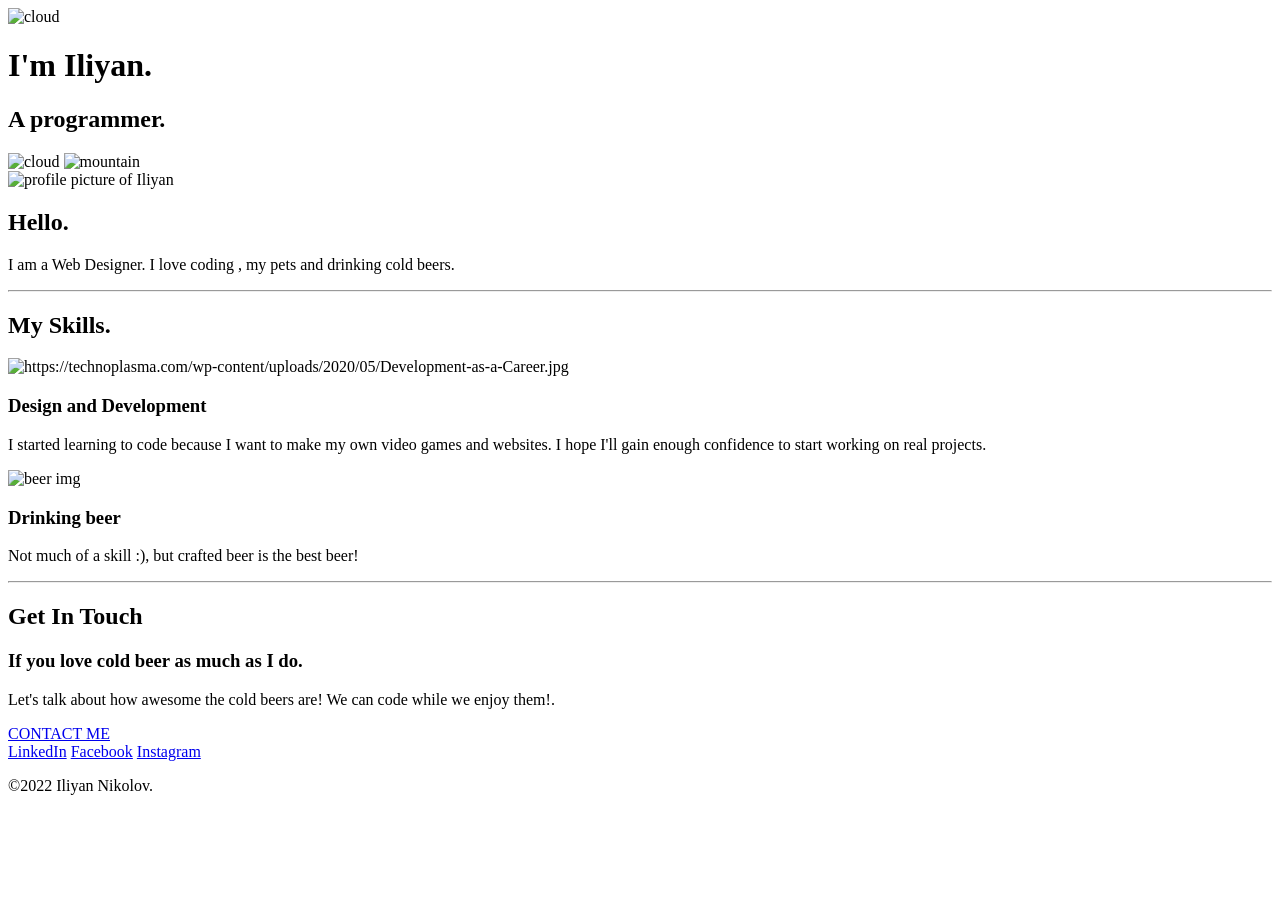
==== index.html @ 414ccab6 "Add files via upload" ====
<!DOCTYPE html>
<html lang="en" dir="ltr">

<head>
  <meta charset="utf-8">
  <title>Iliyan Nikolov</title>
  <link rel="stylesheet" href="/home/iliyan/Documents/CSS - My Site/css/styles.css">
  <link rel="icon" href="/home/iliyan/Documents/CSS - My Site/favicon.ico">
  <link rel="preconnect" href="https://fonts.googleapis.com">
  <link rel="preconnect" href="https://fonts.gstatic.com" crossorigin>
  <link href="https://fonts.googleapis.com/css2?family=Merriweather&family=Montserrat&family=Sacramento&display=swap" rel="stylesheet">
</head>

<body>

  <div class="top-container">
    <img class="top-cloud" src="/home/iliyan/Documents/CSS - My Site/images/cloud.png" alt="cloud">
    <h1>I'm Iliyan.</h1>
    <h2>A <span class="web-txt">pro</span>grammer.</h2>
    <img class="bottom-cloud" src="/home/iliyan/Documents/CSS - My Site/images/cloud.png" alt="cloud">
    <img src="/home/iliyan/Documents/CSS - My Site/images/mountain.png" alt="mountain">
  </div>

  <div class="middle-container">
    <div class="profile">
      <img class="profile-pic" src="/home/iliyan/Documents/CSS - My Site/images/profilePic.jpg" alt="profile picture of Iliyan">
      <h2>Hello.</h2>
      <p class="intro">I am a Web Designer. I love coding , my pets and drinking cold beers.</p>
    </div>
    <hr>
    <div class="skills">
      <h2>My Skills.</h2>
      <div class="skill-row">
        <img class="first-img"src="https://wezapps.com.bd/storage/2020/12/image1-01.jpg" alt="https://technoplasma.com/wp-content/uploads/2020/05/Development-as-a-Career.jpg">
        <h3>Design and Development</h3>
        <p class="first-par">I started learning to code because I want to make my own video games and websites. I hope I'll gain enough confidence to start working on real projects.</p>
      </div>
      <div class="skill-row">
        <img class="second-img" src="https://d1csarkz8obe9u.cloudfront.net/posterpreviews/beer-friend-logo-design-template-4cfbee71efb4684c575e2397cf9e230d_screen.jpg?ts=1617883977" alt="beer img">
        <h3>Drinking beer</h3>
        <p class="second-par">Not much of a skill :), but crafted beer is the best beer!</p>
      </div>
    </div>
    <hr>
    <div class="contact-me">
      <h2>Get In Touch</h2>
      <h3>If you love cold beer as much as I do.</h3>
      <p>Let's talk about how awesome the cold beers are! We can code while we enjoy them!.</p>
      <a class="btn" href="mailto:nikoloviliqn@gmail.com">CONTACT ME</a>
    </div>
  </div>


  <div class="bottom-container">
    <a class="footer-link" href="https://www.linkedin.com/in/iliyan-nikolov-845380159/">LinkedIn</a>
    <a class="footer-link" href="https://www.facebook.com/Xeonko">Facebook</a>
    <a class="footer-link" href="https://www.instagram.com/n.iliyan/">Instagram</a>
    <p class="copyrights">©2022 Iliyan Nikolov.</p>
  </div>

</body>

</html>
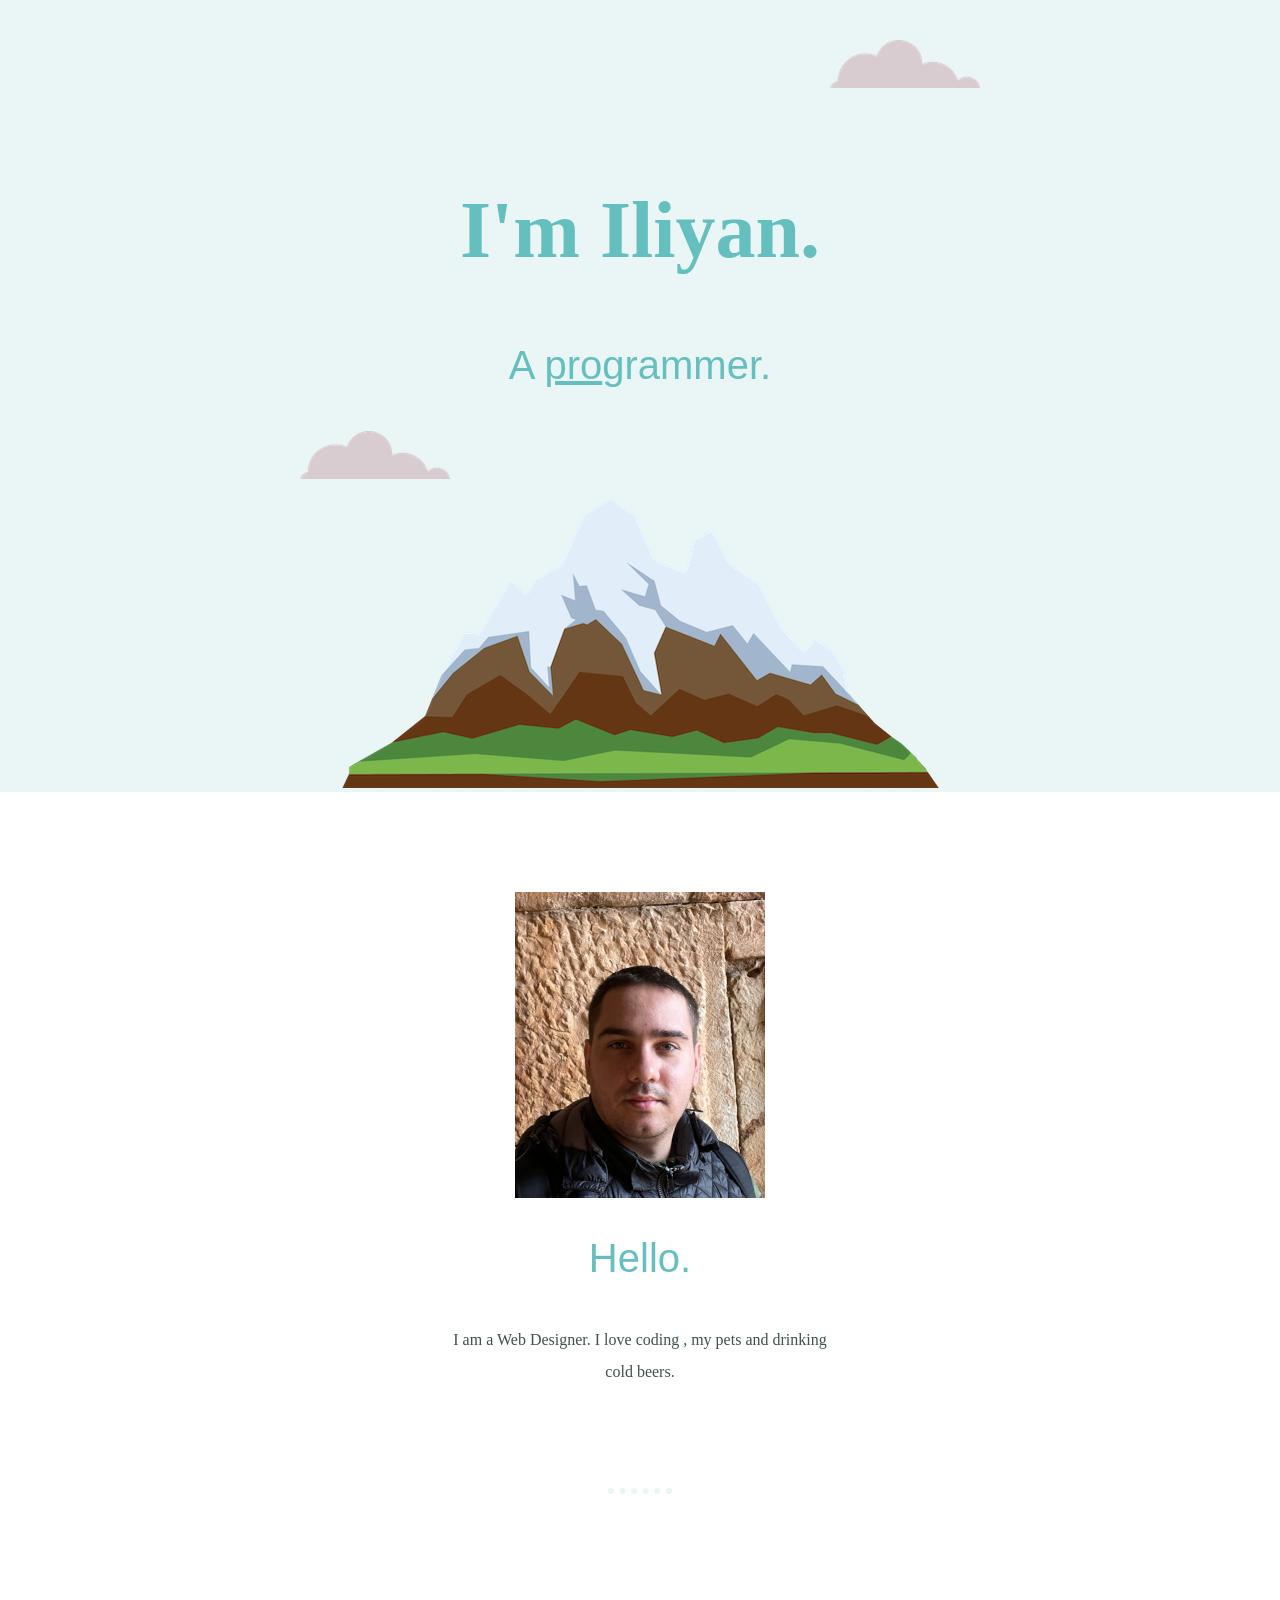
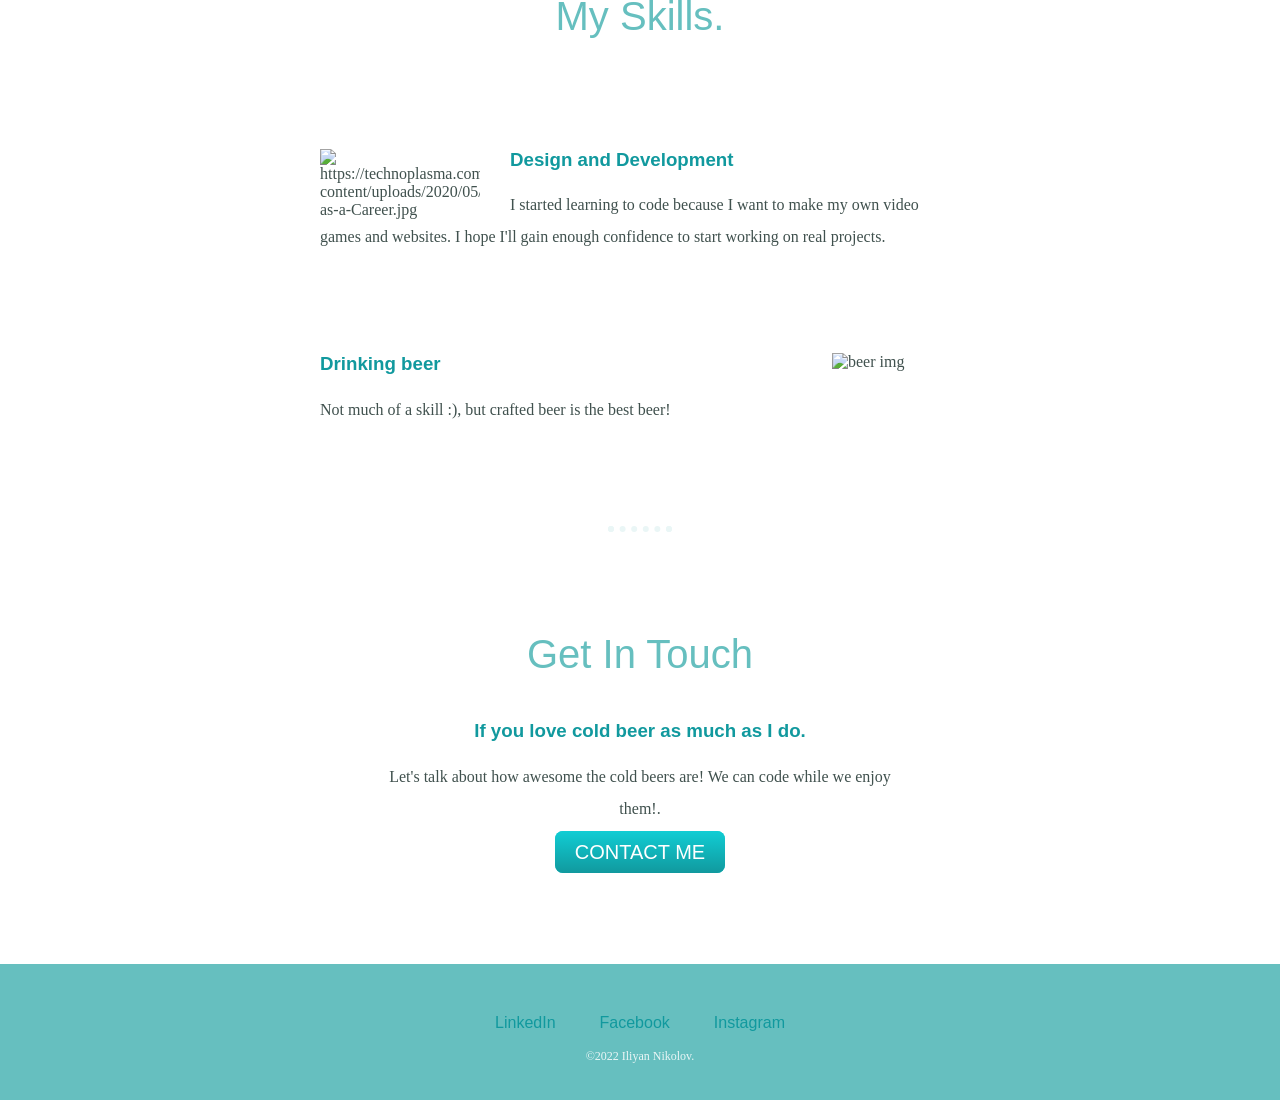
==== commit 0199dc0a: "Add files via upload" ====
--- a/index.html
+++ b/index.html
@@ -4,8 +4,8 @@
 <head>
   <meta charset="utf-8">
   <title>Iliyan Nikolov</title>
-  <link rel="stylesheet" href="/home/iliyan/Documents/CSS - My Site/css/styles.css">
-  <link rel="icon" href="/home/iliyan/Documents/CSS - My Site/favicon.ico">
+  <link rel="stylesheet" href="css/styles.css">
+  <link rel="icon" href="favicon.ico">
   <link rel="preconnect" href="https://fonts.googleapis.com">
   <link rel="preconnect" href="https://fonts.gstatic.com" crossorigin>
   <link href="https://fonts.googleapis.com/css2?family=Merriweather&family=Montserrat&family=Sacramento&display=swap" rel="stylesheet">
@@ -14,16 +14,16 @@
 <body>
 
   <div class="top-container">
-    <img class="top-cloud" src="/home/iliyan/Documents/CSS - My Site/images/cloud.png" alt="cloud">
+    <img class="top-cloud" src="images/cloud.png" alt="cloud">
     <h1>I'm Iliyan.</h1>
     <h2>A <span class="web-txt">pro</span>grammer.</h2>
-    <img class="bottom-cloud" src="/home/iliyan/Documents/CSS - My Site/images/cloud.png" alt="cloud">
-    <img src="/home/iliyan/Documents/CSS - My Site/images/mountain.png" alt="mountain">
+    <img class="bottom-cloud" src="images/cloud.png" alt="cloud">
+    <img src="images/mountain.png" alt="mountain">
   </div>
 
   <div class="middle-container">
     <div class="profile">
-      <img class="profile-pic" src="/home/iliyan/Documents/CSS - My Site/images/profilePic.jpg" alt="profile picture of Iliyan">
+      <img class="profile-pic" src="images/profilePic.jpg" alt="profile picture of Iliyan">
       <h2>Hello.</h2>
       <p class="intro">I am a Web Designer. I love coding , my pets and drinking cold beers.</p>
     </div>
--- a/css/styles.css
+++ b/css/styles.css
@@ -0,0 +1,145 @@
+body {
+  color: #40514E;
+  margin: 0;
+  text-align: center;
+  font-family: 'Merriweather', serif;
+}
+
+.top-container {
+  background-color: #EAF6F6;
+  position: relative;
+  padding-top: 100px;
+}
+
+h1 {
+  color: #66BFBF;
+  font-size: 5rem;
+  line-height: 2;
+  margin: 50px auto 0 auto;
+  font-family: 'Sacramento', cursive;
+}
+
+h2 {
+  color: #66BFBF;
+  font-size: 2.5rem;
+  font-weight: normal;
+  padding-bottom: 10px;
+  font-family: 'Montserrat', sans-serif;
+}
+
+h3 {
+  color: #11999E;
+  font-family: 'Montserrat', sans-serif;
+}
+
+hr {
+  width: 4%;
+  border-style: dotted;
+  border-width: 6px;
+  border-bottom: none;
+  border-color: #EAF6F6;
+  margin: 100px auto;
+}
+
+p {
+  line-height: 2;
+}
+
+.middle-container {
+  margin: 100px 0;
+}
+
+.bottom-container {
+  background-color: #66BFBF;
+  margin-top: 80px;
+  padding-top: 50px;
+  padding-bottom: 20px;
+}
+
+.bottom-cloud {
+  position: absolute;
+  left: 300px;
+}
+
+.top-cloud {
+  position: absolute;
+  right: 300px;
+  top: 40px;
+}
+
+.web-txt {
+  text-decoration: underline;
+}
+
+.profile-pic {}
+
+.first-img {
+  width: 25%;
+  float: left;
+  margin-right: 30px;
+}
+
+.second-img {
+  width: 20%;
+  float: right;
+  margin-left: 30px;
+}
+
+.skill-row {
+  width: 50%;
+  margin: 100px auto 100px auto;
+  text-align: left;
+}
+
+.btn {
+  background: #11cdd4;
+  background-image: -webkit-linear-gradient(top, #11cdd4, #11999e);
+  background-image: -moz-linear-gradient(top, #11cdd4, #11999e);
+  background-image: -ms-linear-gradient(top, #11cdd4, #11999e);
+  background-image: -o-linear-gradient(top, #11cdd4, #11999e);
+  background-image: linear-gradient(to bottom, #11cdd4, #11999e);
+  -webkit-border-radius: 8;
+  -moz-border-radius: 8;
+  border-radius: 8px;
+  font-family: 'Montserrat', sans-serif;
+  color: #ffffff;
+  font-size: 20px;
+  padding: 10px 20px 10px 20px;
+  text-decoration: none;
+}
+
+.btn:hover {
+  background: #30e3cb;
+  background-image: -webkit-linear-gradient(top, #30e3cb, #2bc4ad);
+  background-image: -moz-linear-gradient(top, #30e3cb, #2bc4ad);
+  background-image: -ms-linear-gradient(top, #30e3cb, #2bc4ad);
+  background-image: -o-linear-gradient(top, #30e3cb, #2bc4ad);
+  background-image: linear-gradient(to bottom, #30e3cb, #2bc4ad);
+  text-decoration: none;
+}
+
+.copyrights {
+  color: #EAF6F6;
+  font-size: 0.75rem;
+}
+
+a {
+  color: #11999E;
+  font-family: 'Montserrat', sans-serif;
+  margin: 10px 20px;
+  text-decoration: none;
+}
+
+a:hover {
+  color: #EAF6F6;
+}
+
+.intro {
+  width: 30%;
+  margin: auto;
+}
+
+.contact-me {
+  width: 40%;
+  margin: 40px auto 60px;
+}
